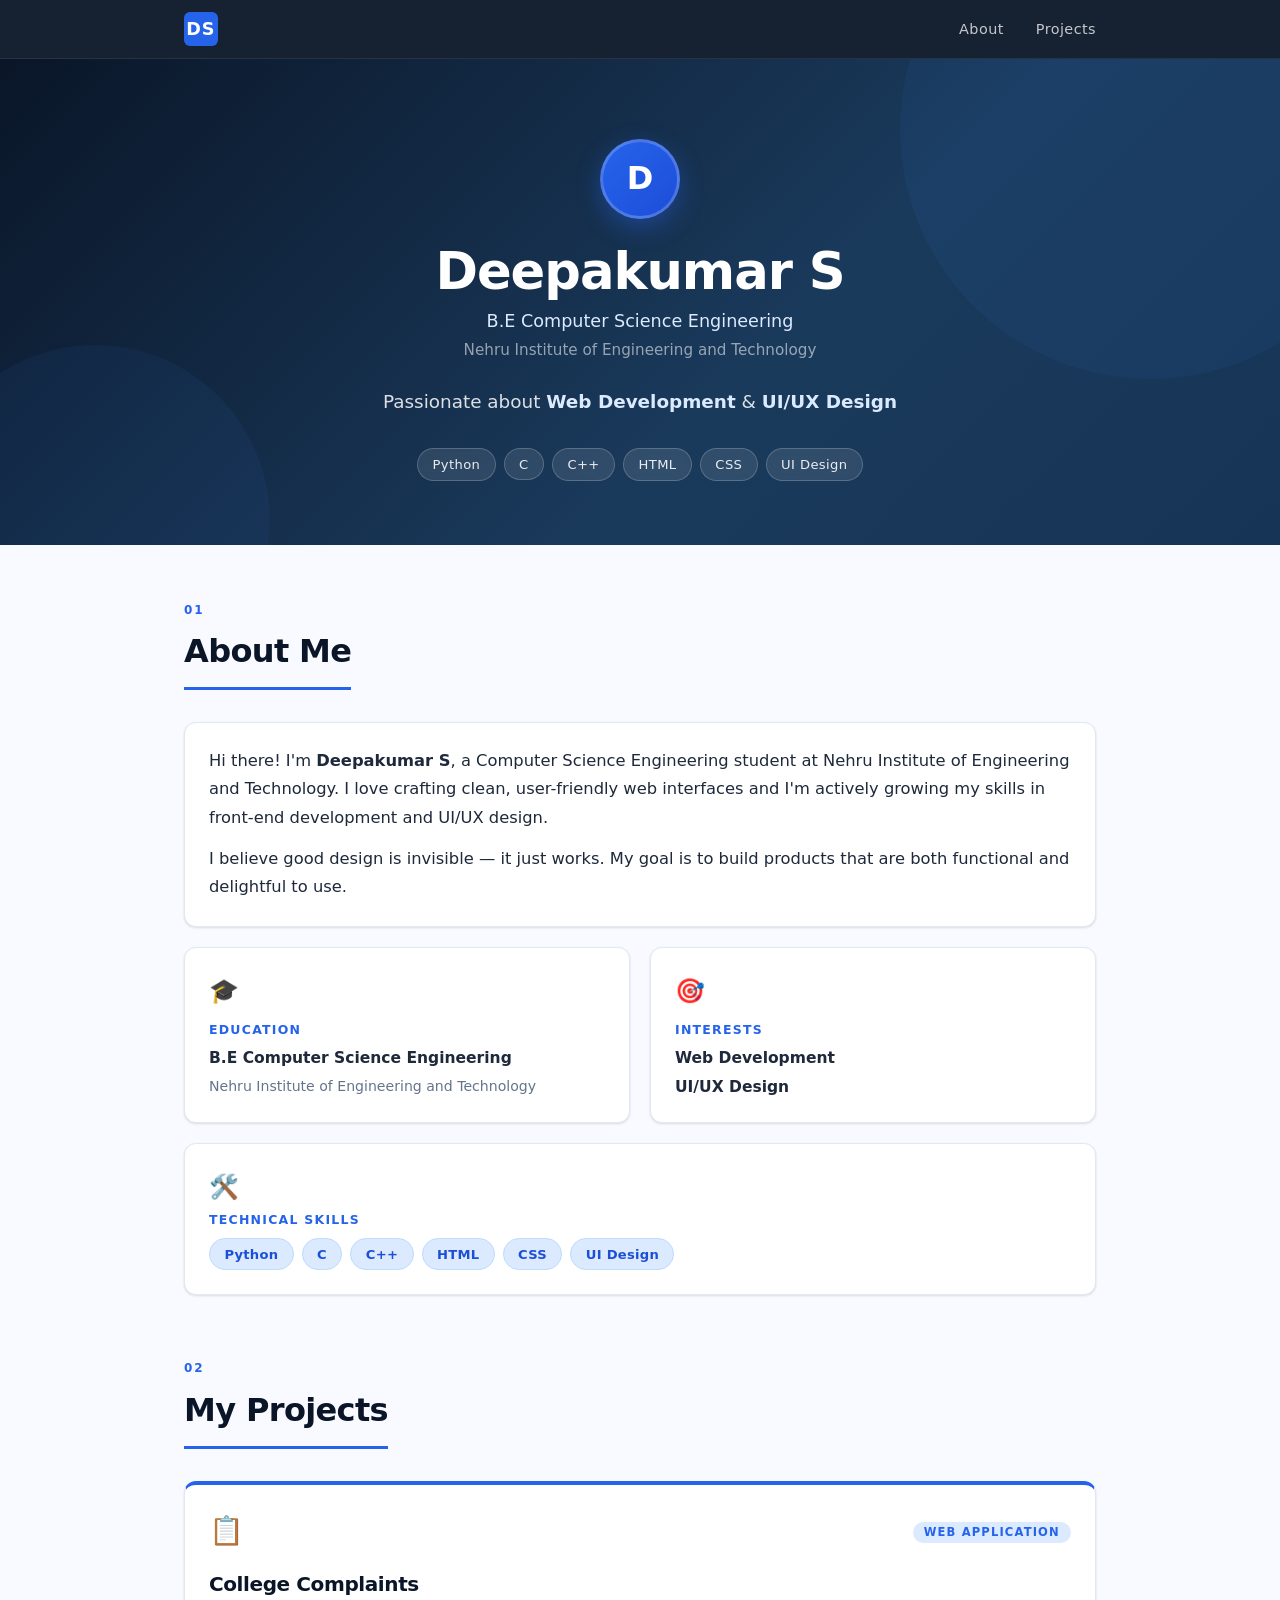
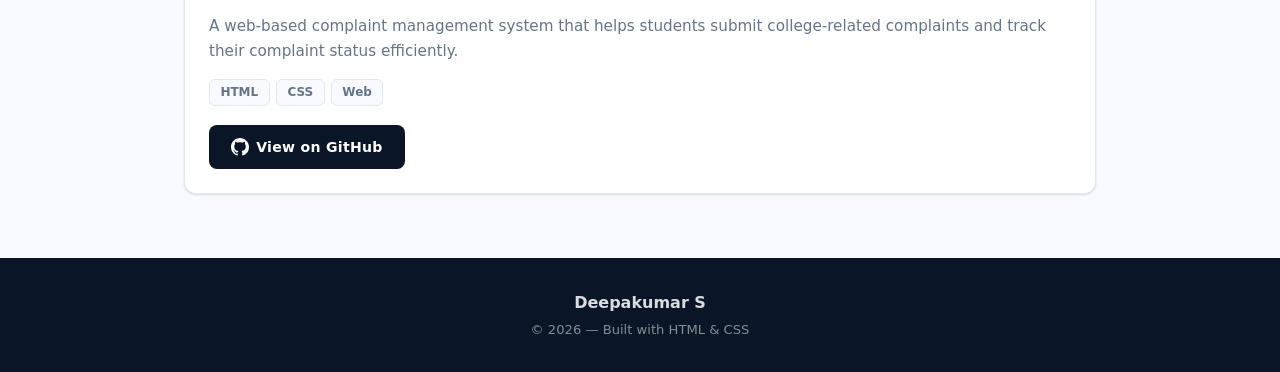
==== index.html @ 250284e8 "feat: Professional portfolio - Deepakumar S (EdBytes Milestone 2) - Added About Me section with intr" ====
<!doctype html>
<html lang="en">
<head>
  <meta charset="utf-8">
  <meta name="viewport" content="width=device-width, initial-scale=1">
  <meta name="description" content="Portfolio of Deepakumar S – Computer Science Engineering student passionate about Web Development and UI/UX Design.">
  <title>Deepakumar S | Portfolio</title>
  <link rel="stylesheet" href="style.css">
</head>
<body>

  <!-- ══════════════════════════════════════
       NAVBAR
  ══════════════════════════════════════ -->
  <nav class="navbar" aria-label="Main navigation">
    <div class="nav-inner">
      <span class="nav-logo">DS</span>
      <ul class="nav-links" role="list">
        <li><a href="#about">About</a></li>
        <li><a href="#projects">Projects</a></li>
      </ul>
    </div>
  </nav>

  <!-- ══════════════════════════════════════
       HERO
  ══════════════════════════════════════ -->
  <header class="hero" id="top">
    <div class="hero-inner">
      <div class="hero-avatar" aria-hidden="true">D</div>
      <h1 class="hero-name">Deepakumar S</h1>
      <p class="hero-title">B.E Computer Science Engineering</p>
      <p class="hero-college">Nehru Institute of Engineering and Technology</p>
      <p class="hero-tagline">Passionate about <span class="accent">Web Development</span> &amp; <span class="accent">UI/UX Design</span></p>
      <div class="hero-badges" aria-label="Quick skill overview">
        <span class="badge">Python</span>
        <span class="badge">C</span>
        <span class="badge">C++</span>
        <span class="badge">HTML</span>
        <span class="badge">CSS</span>
        <span class="badge">UI Design</span>
      </div>
    </div>
  </header>

  <!-- ══════════════════════════════════════
       MAIN
  ══════════════════════════════════════ -->
  <main class="main-content">

    <!-- ── ABOUT ME ── -->
    <section id="about" class="section" aria-labelledby="about-heading">
      <div class="section-label" aria-hidden="true">01</div>
      <h2 id="about-heading" class="section-heading">About Me</h2>

      <div class="about-grid">

        <!-- Bio -->
        <div class="about-bio card">
          <p>
            Hi there! I'm <strong>Deepakumar S</strong>, a Computer Science Engineering student
            at Nehru Institute of Engineering and Technology. I love crafting clean,
            user-friendly web interfaces and I'm actively growing my skills in
            front-end development and UI/UX design.
          </p>
          <p>
            I believe good design is invisible — it just works. My goal is to build
            products that are both functional and delightful to use.
          </p>
        </div>

        <!-- Education -->
        <div class="info-block card">
          <div class="info-icon" aria-hidden="true">🎓</div>
          <h3 class="info-title">Education</h3>
          <p class="info-primary">B.E Computer Science Engineering</p>
          <p class="info-secondary">Nehru Institute of Engineering and Technology</p>
        </div>

        <!-- Interests -->
        <div class="info-block card">
          <div class="info-icon" aria-hidden="true">🎯</div>
          <h3 class="info-title">Interests</h3>
          <p class="info-primary">Web Development</p>
          <p class="info-primary">UI/UX Design</p>
        </div>

        <!-- Skills -->
        <div class="skills-block card">
          <div class="info-icon" aria-hidden="true">🛠️</div>
          <h3 class="info-title">Technical Skills</h3>
          <ul class="skills-list" aria-label="Technical skills">
            <li class="skill-tag">Python</li>
            <li class="skill-tag">C</li>
            <li class="skill-tag">C++</li>
            <li class="skill-tag">HTML</li>
            <li class="skill-tag">CSS</li>
            <li class="skill-tag">UI Design</li>
          </ul>
        </div>

      </div>
    </section>

    <!-- ── MY PROJECTS ── -->
    <section id="projects" class="section" aria-labelledby="projects-heading">
      <div class="section-label" aria-hidden="true">02</div>
      <h2 id="projects-heading" class="section-heading">My Projects</h2>

      <div class="cards">
        <article class="card project-card" aria-label="College Complaints project">
          <div class="project-header">
            <div class="project-icon" aria-hidden="true">📋</div>
            <div class="project-meta">
              <span class="project-type">Web Application</span>
            </div>
          </div>
          <h3 class="project-title">College Complaints</h3>
          <p class="project-description">
            A web-based complaint management system that helps students submit
            college-related complaints and track their complaint status efficiently.
          </p>
          <div class="project-tech" aria-label="Technologies used">
            <span class="tech-tag">HTML</span>
            <span class="tech-tag">CSS</span>
            <span class="tech-tag">Web</span>
          </div>
          <a
            class="project-link"
            href="https://github.com/DEEPAK-47-S/College-Complaints"
            target="_blank"
            rel="noopener noreferrer"
            aria-label="View College Complaints on GitHub (opens in new tab)"
          >
            <svg class="link-icon" viewBox="0 0 24 24" fill="currentColor" width="18" height="18" aria-hidden="true">
              <path d="M12 0C5.37 0 0 5.37 0 12c0 5.31 3.435 9.795 8.205 11.385.6.105.825-.255.825-.57 0-.285-.015-1.23-.015-2.235-3.015.555-3.795-.735-4.035-1.41-.135-.345-.72-1.41-1.23-1.695-.42-.225-1.02-.78-.015-.795.945-.015 1.62.87 1.845 1.23 1.08 1.815 2.805 1.305 3.495.99.105-.78.42-1.305.765-1.605-2.67-.3-5.46-1.335-5.46-5.925 0-1.305.465-2.385 1.23-3.225-.12-.3-.54-1.53.12-3.18 0 0 1.005-.315 3.3 1.23.96-.27 1.98-.405 3-.405s2.04.135 3 .405c2.295-1.56 3.3-1.23 3.3-1.23.66 1.65.24 2.88.12 3.18.765.84 1.23 1.905 1.23 3.225 0 4.605-2.805 5.625-5.475 5.925.435.375.81 1.095.81 2.22 0 1.605-.015 2.895-.015 3.3 0 .315.225.69.825.57A12.02 12.02 0 0 0 24 12c0-6.63-5.37-12-12-12z"/>
            </svg>
            View on GitHub
          </a>
        </article>
      </div>
    </section>

  </main>

  <!-- ══════════════════════════════════════
       FOOTER
  ══════════════════════════════════════ -->
  <footer class="site-footer">
    <div class="footer-inner">
      <p class="footer-name">Deepakumar S</p>
      <p class="footer-copy">&copy; 2026 &mdash; Built with HTML &amp; CSS</p>
    </div>
  </footer>

</body>
</html>
---- style.css ----
/* =================================================================
   DEEPAKUMAR S — PROFESSIONAL PORTFOLIO
   Stack : Pure HTML + CSS  |  No frameworks, no JS
   Palette: #0a1628 (deep navy) · #1a3a5c (mid navy) · #2563eb (blue)
            #f8faff (off-white bg) · #ffffff (card bg)
   ================================================================= */

/* ── RESET ──────────────────────────────────────────────────────── */
*, *::before, *::after { box-sizing: border-box; margin: 0; padding: 0; }
html { scroll-behavior: smooth; overflow-x: hidden; }

/* ── DESIGN TOKENS ──────────────────────────────────────────────── */
:root {
  --navy:        #0a1628;
  --navy-mid:    #1a3a5c;
  --blue:        #2563eb;
  --blue-light:  #3b82f6;
  --blue-pale:   #dbeafe;
  --text:        #1e293b;
  --text-muted:  #64748b;
  --bg:          #f8faff;
  --card-bg:     #ffffff;
  --border:      #e2e8f0;
  --radius:      12px;
  --radius-sm:   8px;
  --shadow-sm:   0 1px 3px rgba(0,0,0,.08), 0 1px 2px rgba(0,0,0,.05);
  --shadow-md:   0 4px 16px rgba(0,0,0,.10), 0 2px 4px rgba(0,0,0,.06);
  --shadow-lg:   0 10px 32px rgba(0,0,0,.12);
  --transition:  all .2s ease;
  --max-w:       960px;
}

/* ── BASE ───────────────────────────────────────────────────────── */
/* Preserve starter: system font, body colour */
body {
  font: 16px/1.6 system-ui, -apple-system, 'Segoe UI', sans-serif;
  color: var(--text);
  background: var(--bg);
  overflow-x: hidden;
  word-break: break-word;
  overflow-wrap: break-word;
}

/* Preserve starter */
img { max-width: 100%; height: auto; }
input, button { font: inherit; padding: .6rem; max-width: 100%; box-sizing: border-box; }
button { cursor: pointer; }

/* Preserve starter: focus ring */
:focus-visible {
  outline: 3px solid var(--blue);
  outline-offset: 3px;
}

/* ── NAVBAR ─────────────────────────────────────────────────────── */
.navbar {
  position: sticky;
  top: 0;
  z-index: 100;
  background: rgba(10,22,40,.95);
  backdrop-filter: blur(10px);
  -webkit-backdrop-filter: blur(10px);
  border-bottom: 1px solid rgba(255,255,255,.08);
}

.nav-inner {
  max-width: var(--max-w);
  margin: 0 auto;
  padding: .75rem 1.5rem;
  display: flex;
  align-items: center;
  justify-content: space-between;
  gap: 1rem;
}

.nav-logo {
  font-size: 1.1rem;
  font-weight: 800;
  color: #fff;
  letter-spacing: .05em;
  background: var(--blue);
  width: 2.1rem; height: 2.1rem;
  border-radius: 6px;
  display: grid;
  place-items: center;
  flex-shrink: 0;
}

.nav-links {
  list-style: none;
  display: flex;
  gap: 2rem;
}

.nav-links a {
  color: rgba(255,255,255,.75);
  text-decoration: none;
  font-size: .9rem;
  font-weight: 500;
  letter-spacing: .03em;
  transition: var(--transition);
  padding: .25rem 0;
  border-bottom: 2px solid transparent;
}

.nav-links a:hover,
.nav-links a:focus-visible {
  color: #fff;
  border-bottom-color: var(--blue-light);
}

/* ── HERO ───────────────────────────────────────────────────────── */
.hero {
  background: linear-gradient(135deg, var(--navy) 0%, var(--navy-mid) 60%, #163456 100%);
  color: #fff;
  padding: 5rem 1.5rem 4rem;
  text-align: center;
  position: relative;
  overflow: hidden;
}

/* Subtle decorative circles — pure CSS, no JS */
.hero::before,
.hero::after {
  content: '';
  position: absolute;
  border-radius: 50%;
  opacity: .06;
  background: var(--blue-light);
  pointer-events: none;
}
.hero::before { width: 500px; height: 500px; top: -180px; right: -120px; }
.hero::after  { width: 350px; height: 350px; bottom: -150px; left: -80px; }

.hero-inner {
  position: relative;
  max-width: var(--max-w);
  margin: 0 auto;
}

.hero-avatar {
  width: 80px; height: 80px;
  border-radius: 50%;
  background: linear-gradient(135deg, var(--blue) 0%, #1d4ed8 100%);
  font-size: 2rem;
  font-weight: 800;
  color: #fff;
  display: grid;
  place-items: center;
  margin: 0 auto 1.5rem;
  border: 3px solid rgba(255,255,255,.2);
  box-shadow: 0 8px 24px rgba(37,99,235,.4);
}

.hero-name {
  font-size: clamp(2rem, 6vw, 3.2rem);
  font-weight: 800;
  letter-spacing: -.02em;
  line-height: 1.1;
  margin-bottom: .5rem;
}

.hero-title {
  font-size: clamp(.9rem, 2.5vw, 1.1rem);
  color: var(--blue-pale);
  font-weight: 500;
  margin-bottom: .2rem;
}

.hero-college {
  font-size: clamp(.8rem, 2vw, .95rem);
  color: rgba(255,255,255,.55);
  margin-bottom: 1.5rem;
}

.hero-tagline {
  font-size: clamp(.95rem, 2.5vw, 1.15rem);
  color: rgba(255,255,255,.85);
  margin-bottom: 2rem;
}

.accent { color: var(--blue-pale); font-weight: 600; }

.hero-badges {
  display: flex;
  flex-wrap: wrap;
  justify-content: center;
  gap: .5rem;
}

.badge {
  background: rgba(255,255,255,.1);
  color: rgba(255,255,255,.9);
  border: 1px solid rgba(255,255,255,.2);
  padding: .3rem .9rem;
  border-radius: 20px;
  font-size: .82rem;
  font-weight: 500;
  letter-spacing: .03em;
  backdrop-filter: blur(4px);
}

/* ── MAIN WRAPPER ───────────────────────────────────────────────── */
/* Preserve starter: max-width + auto margin */
.main-content {
  max-width: var(--max-w);
  margin: 0 auto;
  padding: 3.5rem 1.5rem 4rem;
}

/* ── SECTION ────────────────────────────────────────────────────── */
.section { margin-bottom: 4rem; position: relative; }
.section:last-child { margin-bottom: 0; }

.section-label {
  font-size: .75rem;
  font-weight: 700;
  letter-spacing: .15em;
  color: var(--blue);
  text-transform: uppercase;
  margin-bottom: .4rem;
}

.section-heading {
  font-size: clamp(1.5rem, 4vw, 2rem);
  font-weight: 800;
  color: var(--navy);
  margin-bottom: 2rem;
  padding-bottom: .6rem;
  border-bottom: 3px solid var(--blue);
  display: inline-block;
  letter-spacing: -.02em;
}

/* ── CARD BASE ──────────────────────────────────────────────────── */
/* Preserve starter: .card */
.card {
  background: var(--card-bg);
  border: 1px solid var(--border);
  border-radius: var(--radius);
  padding: 1.5rem;
  box-shadow: var(--shadow-sm);
  transition: var(--transition);
}

.card:hover {
  box-shadow: var(--shadow-md);
  transform: translateY(-2px);
}

/* ── ABOUT GRID ─────────────────────────────────────────────────── */
.about-grid {
  display: grid;
  grid-template-columns: 1fr 1fr;
  gap: 1.25rem;
}

.about-bio {
  grid-column: 1 / -1;
  display: flex;
  flex-direction: column;
  gap: .75rem;
  font-size: 1.02rem;
  color: var(--text);
  line-height: 1.75;
}

/* Info blocks (education / interests) */
.info-block {
  display: flex;
  flex-direction: column;
  gap: .4rem;
}

.info-icon { font-size: 1.5rem; margin-bottom: .2rem; }

.info-title {
  font-size: .78rem;
  font-weight: 700;
  letter-spacing: .1em;
  text-transform: uppercase;
  color: var(--blue);
  margin-bottom: .15rem;
}

.info-primary {
  font-size: .97rem;
  font-weight: 600;
  color: var(--text);
  line-height: 1.4;
}

.info-secondary {
  font-size: .88rem;
  color: var(--text-muted);
  line-height: 1.4;
}

/* Skills block – full width */
.skills-block { grid-column: 1 / -1; }

/* ── SKILLS LIST ────────────────────────────────────────────────── */
/* Preserve starter: .cards grid */
.cards {
  display: grid;
  grid-template-columns: repeat(auto-fit, minmax(min(100%, 240px), 1fr));
  gap: 1rem;
}

.skills-list {
  list-style: none;
  display: flex;
  flex-wrap: wrap;
  gap: .5rem;
  margin-top: .5rem;
}

.skill-tag {
  background: var(--blue-pale);
  color: #1d4ed8;
  font-size: .82rem;
  font-weight: 600;
  padding: .3rem .9rem;
  border-radius: 20px;
  border: 1px solid #bfdbfe;
  letter-spacing: .02em;
}

/* ── PROJECT CARD ───────────────────────────────────────────────── */
.project-card {
  border-top: 4px solid var(--blue);
  display: flex;
  flex-direction: column;
  gap: .9rem;
}

.project-header {
  display: flex;
  align-items: center;
  justify-content: space-between;
  gap: .5rem;
}

.project-icon { font-size: 1.75rem; }

.project-type {
  font-size: .72rem;
  font-weight: 700;
  letter-spacing: .1em;
  text-transform: uppercase;
  color: var(--blue);
  background: var(--blue-pale);
  padding: .2rem .7rem;
  border-radius: 20px;
}

.project-title {
  font-size: 1.25rem;
  font-weight: 800;
  color: var(--navy);
  letter-spacing: -.02em;
}

.project-description {
  font-size: .95rem;
  color: var(--text-muted);
  line-height: 1.65;
  flex-grow: 1;
}

.project-tech {
  display: flex;
  flex-wrap: wrap;
  gap: .4rem;
}

.tech-tag {
  font-size: .75rem;
  font-weight: 600;
  color: var(--text-muted);
  background: var(--bg);
  border: 1px solid var(--border);
  padding: .2rem .65rem;
  border-radius: 6px;
}

.project-link {
  display: inline-flex;
  align-items: center;
  gap: .45rem;
  align-self: flex-start;
  margin-top: .25rem;
  padding: .55rem 1.25rem;
  background: var(--navy);
  color: #fff;
  text-decoration: none;
  font-size: .88rem;
  font-weight: 600;
  border-radius: var(--radius-sm);
  letter-spacing: .02em;
  transition: var(--transition);
  border: 2px solid transparent;
}

.project-link:hover,
.project-link:focus-visible {
  background: var(--blue);
  transform: translateY(-1px);
  box-shadow: 0 4px 14px rgba(37,99,235,.35);
}

/* ── FOOTER ─────────────────────────────────────────────────────── */
.site-footer {
  background: var(--navy);
  color: rgba(255,255,255,.5);
  text-align: center;
  padding: 2rem 1.5rem;
}

.footer-inner { max-width: var(--max-w); margin: 0 auto; }

.footer-name {
  font-size: 1rem;
  font-weight: 700;
  color: rgba(255,255,255,.85);
  margin-bottom: .2rem;
}

.footer-copy { font-size: .82rem; }

/* =================================================================
   RESPONSIVE
   ================================================================= */

/* ── Laptop ≤ 1024px ── */
@media (max-width: 1024px) {
  .hero { padding: 4rem 1.5rem 3.5rem; }
}

/* ── Tablet ≤ 768px ── */
@media (max-width: 768px) {
  body { font-size: 15px; }

  .nav-inner { padding: .65rem 1.25rem; }
  .nav-links  { gap: 1.5rem; }

  .hero { padding: 3.5rem 1.25rem 3rem; }

  .main-content { padding: 2.5rem 1.25rem 3rem; }

  .about-grid {
    grid-template-columns: 1fr;
  }
  .about-bio,
  .skills-block {
    grid-column: auto;
  }

  .section { margin-bottom: 3rem; }
}

/* ── Mobile ≤ 480px ── */
@media (max-width: 480px) {
  body { font-size: 15px; }

  .nav-links { gap: 1.2rem; }
  .nav-links a { font-size: .82rem; }

  .hero { padding: 3rem 1rem 2.5rem; }
  .hero-avatar { width: 64px; height: 64px; font-size: 1.5rem; }

  .main-content { padding: 2rem 1rem 2.5rem; }

  .card { padding: 1.25rem; }

  .project-link { width: 100%; justify-content: center; }
}

/* ── Narrow mobile ≤ 375px ── */
@media (max-width: 375px) {
  .hero { padding: 2.5rem .9rem 2rem; }
  .main-content { padding: 1.75rem .9rem 2rem; }
  .card { padding: 1rem 1.1rem; }
}

/* ── Very narrow ≤ 320px ── */
@media (max-width: 320px) {
  body { font-size: 14px; }
  .hero { padding: 2rem .75rem 1.75rem; }
  .main-content { padding: 1.5rem .75rem 2rem; }
  .nav-links a { font-size: .78rem; }
  .skill-tag { font-size: .78rem; padding: .25rem .7rem; }
}
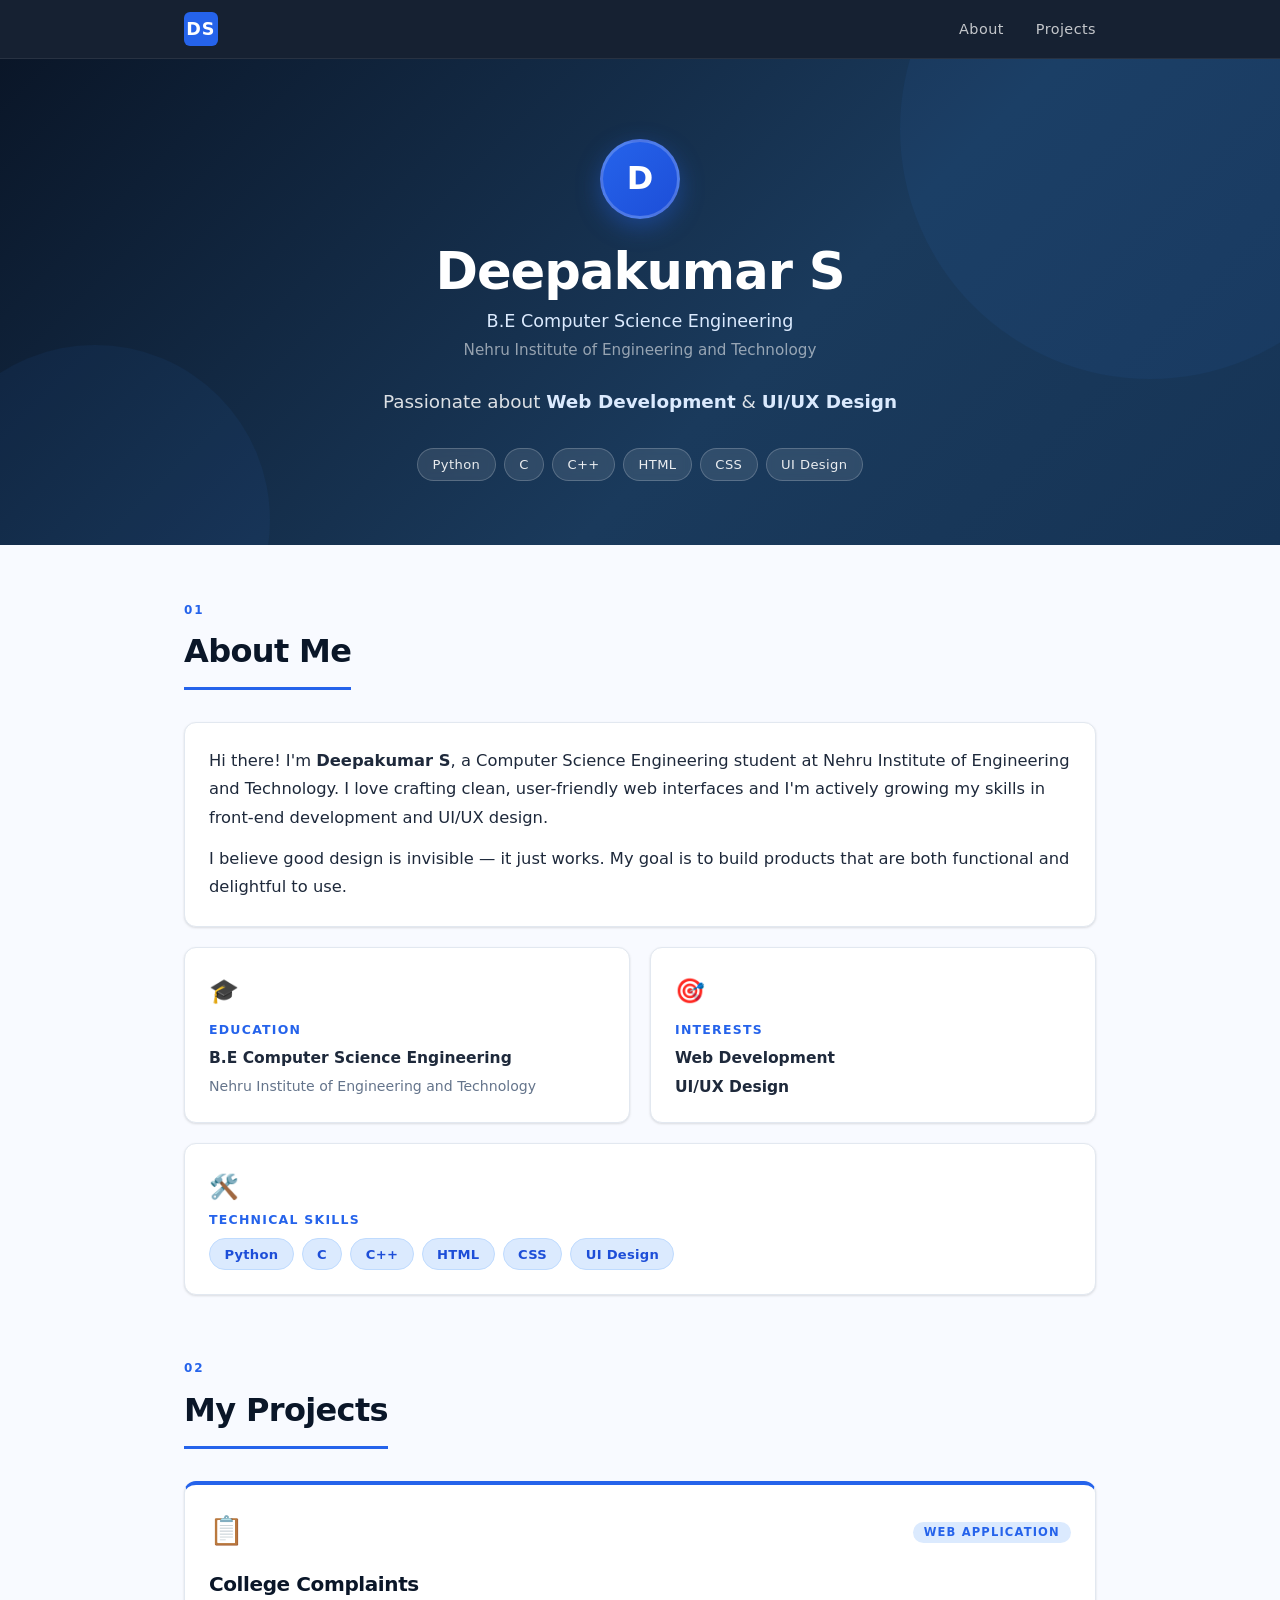
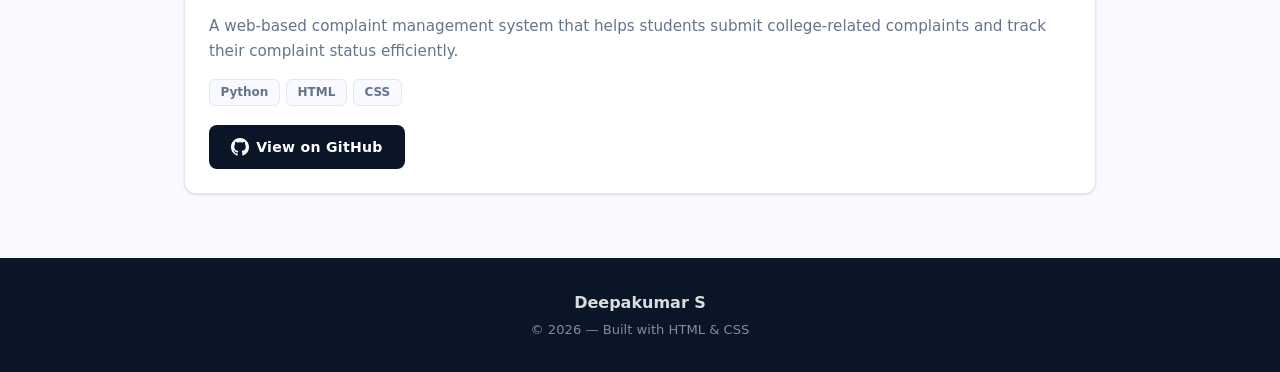
==== commit 97ab44ff: "fix(audit): navigation scroll-margin, accurate tech stack, reduced-motion a11y, and update screensho" ====
--- a/index.html
+++ b/index.html
@@ -121,9 +121,9 @@
             college-related complaints and track their complaint status efficiently.
           </p>
           <div class="project-tech" aria-label="Technologies used">
+            <span class="tech-tag">Python</span>
             <span class="tech-tag">HTML</span>
             <span class="tech-tag">CSS</span>
-            <span class="tech-tag">Web</span>
           </div>
           <a
             class="project-link"
--- a/style.css
+++ b/style.css
@@ -7,7 +7,7 @@
 
 /* ── RESET ──────────────────────────────────────────────────────── */
 *, *::before, *::after { box-sizing: border-box; margin: 0; padding: 0; }
-html { scroll-behavior: smooth; overflow-x: hidden; }
+html { scroll-behavior: smooth; }
 
 /* ── DESIGN TOKENS ──────────────────────────────────────────────── */
 :root {
@@ -36,7 +36,6 @@
   font: 16px/1.6 system-ui, -apple-system, 'Segoe UI', sans-serif;
   color: var(--text);
   background: var(--bg);
-  overflow-x: hidden;
   word-break: break-word;
   overflow-wrap: break-word;
 }
@@ -209,6 +208,11 @@
 }
 
 /* ── SECTION ────────────────────────────────────────────────────── */
+.section,
+#top {
+  scroll-margin-top: 5rem;
+}
+
 .section { margin-bottom: 4rem; position: relative; }
 .section:last-child { margin-bottom: 0; }
 
@@ -487,7 +491,21 @@
 @media (max-width: 320px) {
   body { font-size: 14px; }
   .hero { padding: 2rem .75rem 1.75rem; }
+  .hero-name { font-size: 1.6rem; }
   .main-content { padding: 1.5rem .75rem 2rem; }
   .nav-links a { font-size: .78rem; }
   .skill-tag { font-size: .78rem; padding: .25rem .7rem; }
 }
+
+/* ── Accessibility: Reduced Motion ── */
+@media (prefers-reduced-motion: reduce) {
+  html {
+    scroll-behavior: auto;
+  }
+  *, *::before, *::after {
+    animation-duration: 0.01ms !important;
+    animation-iteration-count: 1 !important;
+    transition-duration: 0.01ms !important;
+    scroll-behavior: auto !important;
+  }
+}
